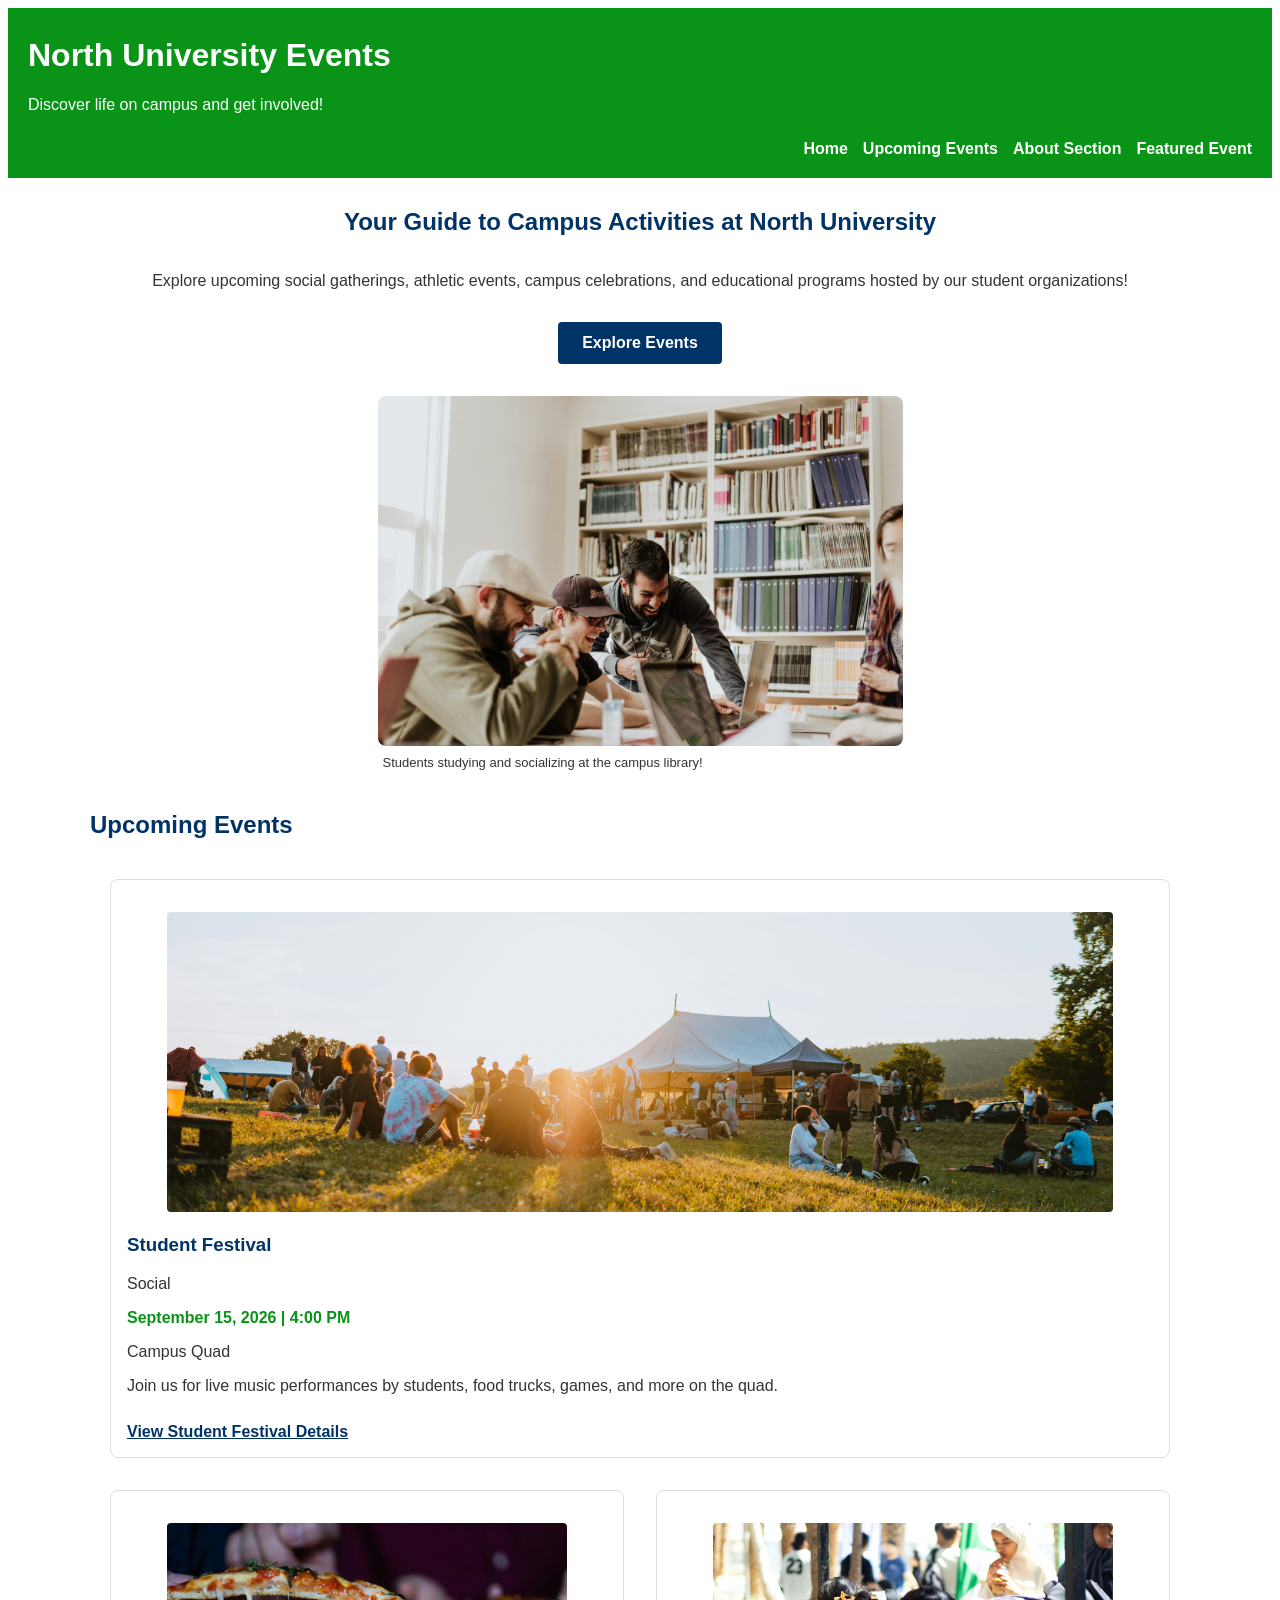
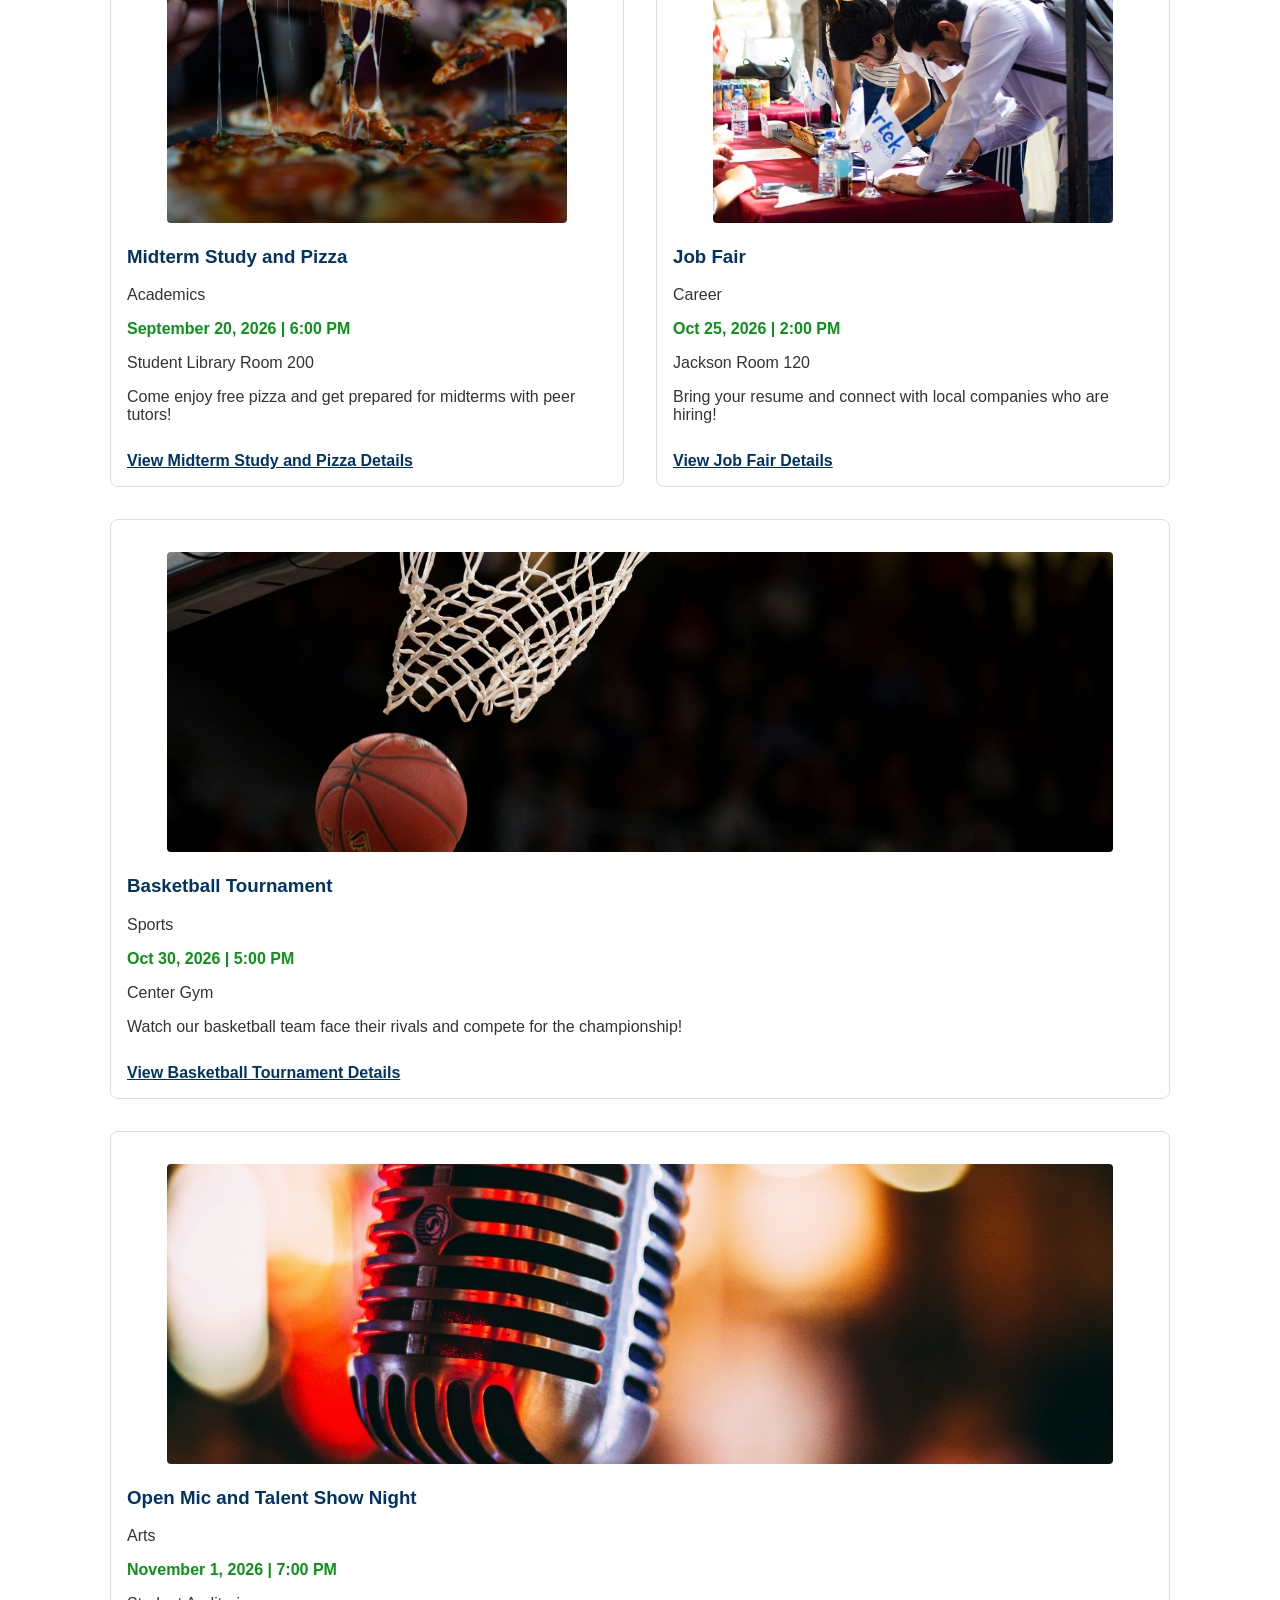
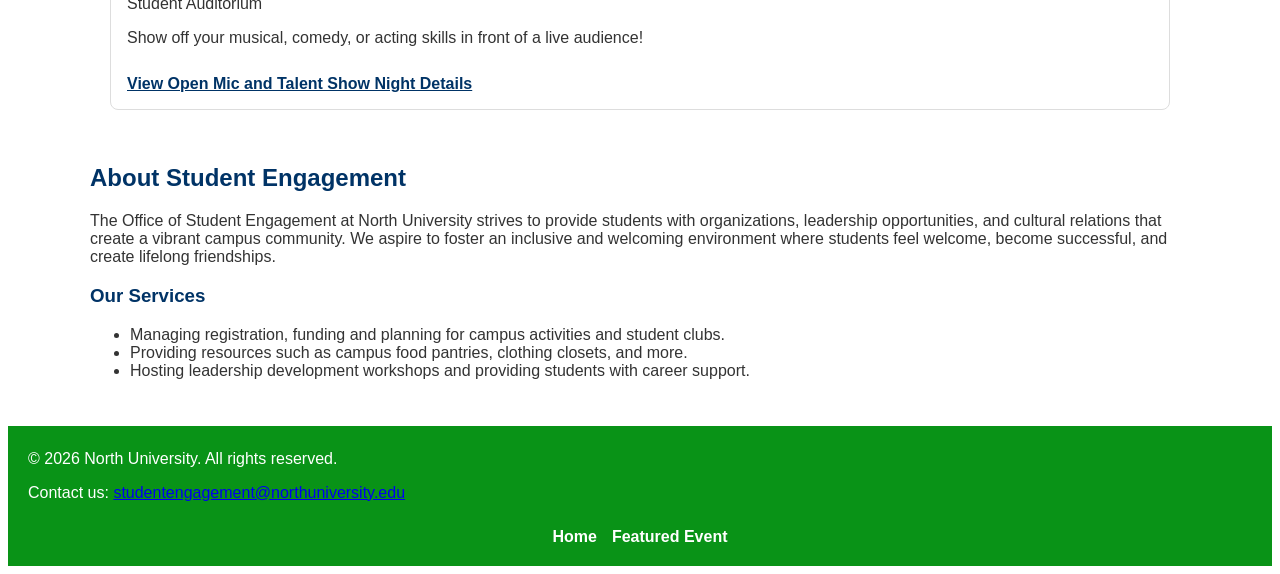
==== index.html @ 2c6c190b "Initial working Campus Event Guide site" ====
<!DOCTYPE html>
<!--
  Name: Mu'aaz Khan
  Date: 09.16.2026
  CSC 372-01

  This is the index.html page for assignment-2. It is the homepage for the North University Events website. 
  It contains a header with a title and navigation menu, a hero section with an image and button, 
  a section for upcoming events with event cards, and an about section describing the Office of Student Engagement. 
  The page also includes a footer with contact information and additional navigation links.
-->
<html lang="en">

<head>
    <meta charset="UTF-8">
    <meta name="viewport" content="width=device-width, initial-scale=1.0">
    <title>North University Events Home Page</title>
    <link rel="stylesheet" href="css/styles.css">
</head>

<body>

    <header>
        <h1>North University Events</h1>
        <p>Discover life on campus and get involved!</p>
        <nav>
            <ul>
                <li><a href="index.html">Home</a></li>
                <li><a href="#events">Upcoming Events</a></li>
                <li><a href="#about">About Section</a></li>
                <li><a href="event.html">Featured Event</a></li>
            </ul>
        </nav>
    </header>

    <main>
        <section id="hero">
            <h2>Your Guide to Campus Activities at North University</h2>
            <p>Explore upcoming social gatherings, athletic events, campus celebrations, and educational programs hosted
                by our student organizations!</p>
            <a href="#events" class="button">Explore Events</a>
            <figure>
                <img id="hero-image" src="images/hero.jpg"
                    alt="Group of North University students sitting together on campus with laptops and laughing">
                <figcaption>Students studying and socializing at the campus library!</figcaption>
            </figure>
        </section>

        <section id="events">
            <h2>Upcoming Events</h2>

            <div id="upcoming-events-grid">
                <article class="card card-wide">
                    <figure>
                        <img src="images/festival.jpg"
                            alt="A group of people sitting on a grassy quad with a stage and tents in the background">
                    </figure>
                    <h3>Student Festival</h3>
                    <p>Social</p>
                    <p><time datetime="2026-09-15T16:00">September 15, 2026 | 4:00 PM</time></p>
                    <p>Campus Quad</p>
                    <p>Join us for live music performances by students, food trucks, games, and more
                        on the quad.</p>
                    <a href="event.html" class="card-link">View Student Festival Details</a>
                </article>

                <article class="card">
                    <figure>
                        <img src="images/pizza.jpg" alt="People sharing a pizza at a study session">
                    </figure>
                    <h3>Midterm Study and Pizza</h3>
                    <p>Academics</p>
                    <p><time datetime="2026-09-20T18:00">September 20, 2026 | 6:00 PM</time></p>
                    <p>Student Library Room 200</p>
                    <p>Come enjoy free pizza and get prepared for midterms with peer tutors!</p>
                    <a href="event.html" class="card-link">View Midterm Study and Pizza Details</a>
                </article>

                <article class="card">
                    <figure>
                        <img src="images/job-fair.jpg" alt="People filling out job applications at a table">
                    </figure>
                    <h3>Job Fair</h3>
                    <p>Career</p>
                    <p><time datetime="2026-10-25T14:00">Oct 25, 2026 | 2:00 PM</time></p>
                    <p>Jackson Room 120</p>
                    <p>Bring your resume and connect with local companies who are hiring!</p>
                    <a href="event.html" class="card-link">View Job Fair Details</a>
                </article>

                <article class="card card-wide">
                    <figure>
                        <img src="images/basketball.jpg" alt="Basketball under a basketball hoop">
                    </figure>
                    <h3>Basketball Tournament</h3>
                    <p>Sports</p>
                    <p><time datetime="2026-10-30T17:00">Oct 30, 2026 | 5:00 PM</time></p>
                    <p>Center Gym</p>
                    <p>Watch our basketball team face their rivals and compete for the championship!
                    </p>
                    <a href="event.html" class="card-link">View Basketball Tournament Details</a>
                </article>

                <article class="card card-wide">
                    <figure>
                        <img src="images/mic.jpg" alt="A dark theater stage illuminating a microphone">
                    </figure>
                    <h3>Open Mic and Talent Show Night</h3>
                    <p>Arts</p>
                    <p><time datetime="2026-11-01T19:00">November 1, 2026 | 7:00 PM</time></p>
                    <p>Student Auditorium</p>
                    <p>Show off your musical, comedy, or acting skills in front of a live audience!
                    </p>
                    <a href="event.html" class="card-link">View Open Mic and Talent Show Night Details</a>
                </article>
            </div>
        </section>

        <section id="about">
            <h2>About Student Engagement</h2>
            <p>The Office of Student Engagement at North University strives to provide students with organizations,
                leadership opportunities, and cultural relations that create a vibrant campus community. We aspire to
                foster an inclusive and welcoming environment where students feel welcome, become successful, and create
                lifelong friendships.</p>

            <h3>Our Services</h3>
            <ul>
                <li>Managing registration, funding and planning for campus activities and student clubs.</li>
                <li>Providing resources such as campus food pantries, clothing closets, and more.</li>
                <li>Hosting leadership development workshops and providing students with career support.</li>
            </ul>
        </section>

    </main>

    <footer>
        <p>&copy; 2026 North University. All rights reserved.</p>
        <p>Contact us: <a href="mailto:studentengagement@northuniversity.edu">studentengagement@northuniversity.edu</a>
        </p>
        <nav>
            <ul>
                <li><a href="index.html">Home</a></li>
                <li><a href="event.html">Featured Event</a></li>
            </ul>
        </nav>
    </footer>

</body>

</html>
---- css/styles.css ----
/*
  Name: Mu'aaz Khan
  Date: 09.16.2026
  CSC 372-01

  This is the styles.css file for Assignment 2. It contains all required styles for the website.
*/

body {
    font-family: Arial, sans-serif;
    font-size: 16px;
    color: #333;
}

header,
footer {
    background-color: #099317;
    color: #ffffff;
    padding: 8px 20px 20px 20px;
}

h2,
h3 {
    color: #003366;
}

time {
    color: #099317;
    font-weight: bold;
}

figcaption {
    padding: 5px;
    text-align: left;
    font-size: 13px;
}

header nav a,
footer nav a {
    color: #ffffff;
    text-decoration: none;
    font-weight: bold;
}

header nav ul {
    display: flex;
    flex-wrap: wrap;
    gap: 15px;
    justify-content: flex-end;
    list-style: none;
    margin: 0;
    padding: 10px 0px 0px 0px;
}

footer nav ul {
    display: flex;
    flex-wrap: wrap;
    gap: 15px;
    justify-content: center;
    list-style: none;
    margin: 0;
    padding: 10px 0px 0px 0px;
}

footer p {
    overflow-wrap: break-word;
}

.button {
    background-color: #003366;
    color: #ffffff;
    border-radius: 4px;
    font-weight: bold;
    text-decoration: none;
    display: inline-block;
    padding: 0.75rem 1.5rem;
    margin: 1rem;
    text-align: center;
}

.card {
    border: 1px solid #ddd;
    border-radius: 8px;
    padding: 1rem;
    background-color: #ffffff;
    grid-column: span 1;
}

.card-wide {
    grid-column: span 2;
}

.card img {
    width: 100%;
    height: 300px;
    object-fit: cover;
    border-radius: 4px;
}

.card figure {
    margin-bottom: 0.75rem;
}

.card-link {
    display: inline-block;
    margin-top: 0.75rem;
    color: #003366;
    font-weight: bold;
}

#sidebar-list {
    list-style: none;
    margin: 0 0 1rem 0;
    padding: 0;
}

#sidebar-list li {
    margin-bottom: 0.5rem;
}

.card-compact {
    flex: 1 1 250px;
    max-width: 300px;
}

.card-compact img {
    width: 100%;
    height: 150px;
    object-fit: cover;
    border-radius: 4px;
}

.button:hover,
.button:focus {
    background-color: #002244;
}

.card-link:hover,
.card-link:focus {
    color: #099317;
    text-decoration: underline;
}

header nav a:hover,
header nav a:focus,
footer nav a:hover,
footer nav a:focus {
    text-decoration: underline;
}

#hero {
    display: flex;
    flex-direction: column;
    align-items: center;
    justify-content: center;
    text-align: center;
    margin: 10px;
}

#upcoming-events-grid {
    display: grid;
    grid-template-columns: 1fr 1fr;
    gap: 32px;
    padding: 20px;
}

#about, #events{
    max-width: 1100px;
    margin: 1rem auto;
    padding: 0px 14px 14px 14px;
}


#event-intro {
    max-width: 1100px;
    margin: 2rem auto;
    padding: 5px 20px 0px 20px;
    text-align: center;
}

#hero-image,
#event-hero-image {
    width: 100%;
    height: 350px;
    max-height: 400px;
    object-fit: cover;
    border-radius: 8px;
}

#event-layout {
    display: grid;
    grid-template-columns: 2fr 1fr;
    gap: 2rem;
    max-width: 1100px;
    margin: 2rem auto;
    padding: 0px 14px;
}

#event-sidebar {
    background-color: #ffffff;
    border: 1px solid #ddd;
    border-radius: 8px;
    padding: 1rem;
    height: fit-content;
    text-align: center;
}

#related-events {
    max-width: 1100px;
    margin: 2rem auto;
    padding: 0px 14px 2rem 14px;
}

#related-events-list {
    display: flex;
    flex-wrap: wrap;
    gap: 1.5rem;
}

@media (max-width: 768px) {

    header nav ul {
        justify-content: center;
    }

    .card-wide {
        grid-column: span 1;
    }

    #event-layout {
        grid-template-columns: 1fr;
    }

    #upcoming-events-grid {
        grid-template-columns: 1fr;
    }

}

@media (max-width: 480px) {
    header {
        padding: 8px 12px 16px 12px;
    }

    .button {
        display: block;
        width: fit-content;
        text-align: center;
        margin: 0 auto;
    }

    .card img {
        height: 160px;
    }

    #hero {
        margin: 5px;
    }

}
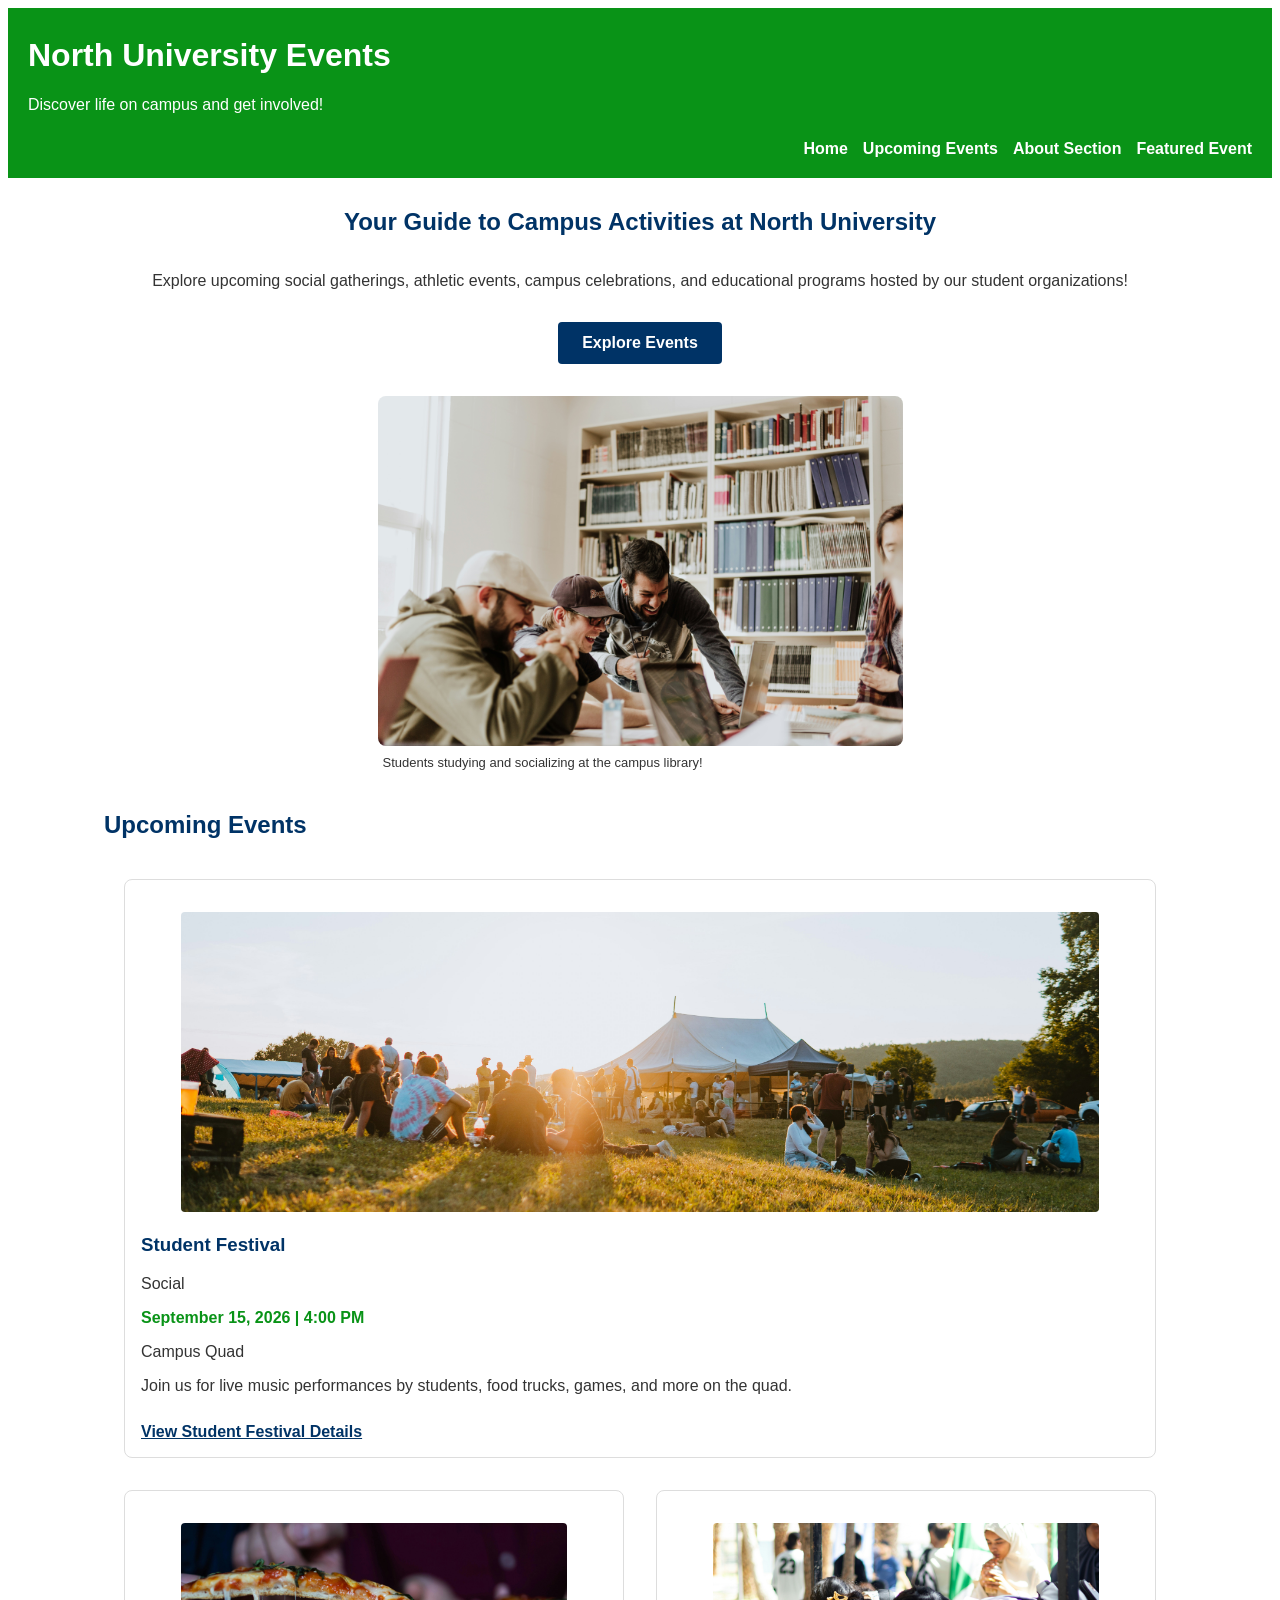
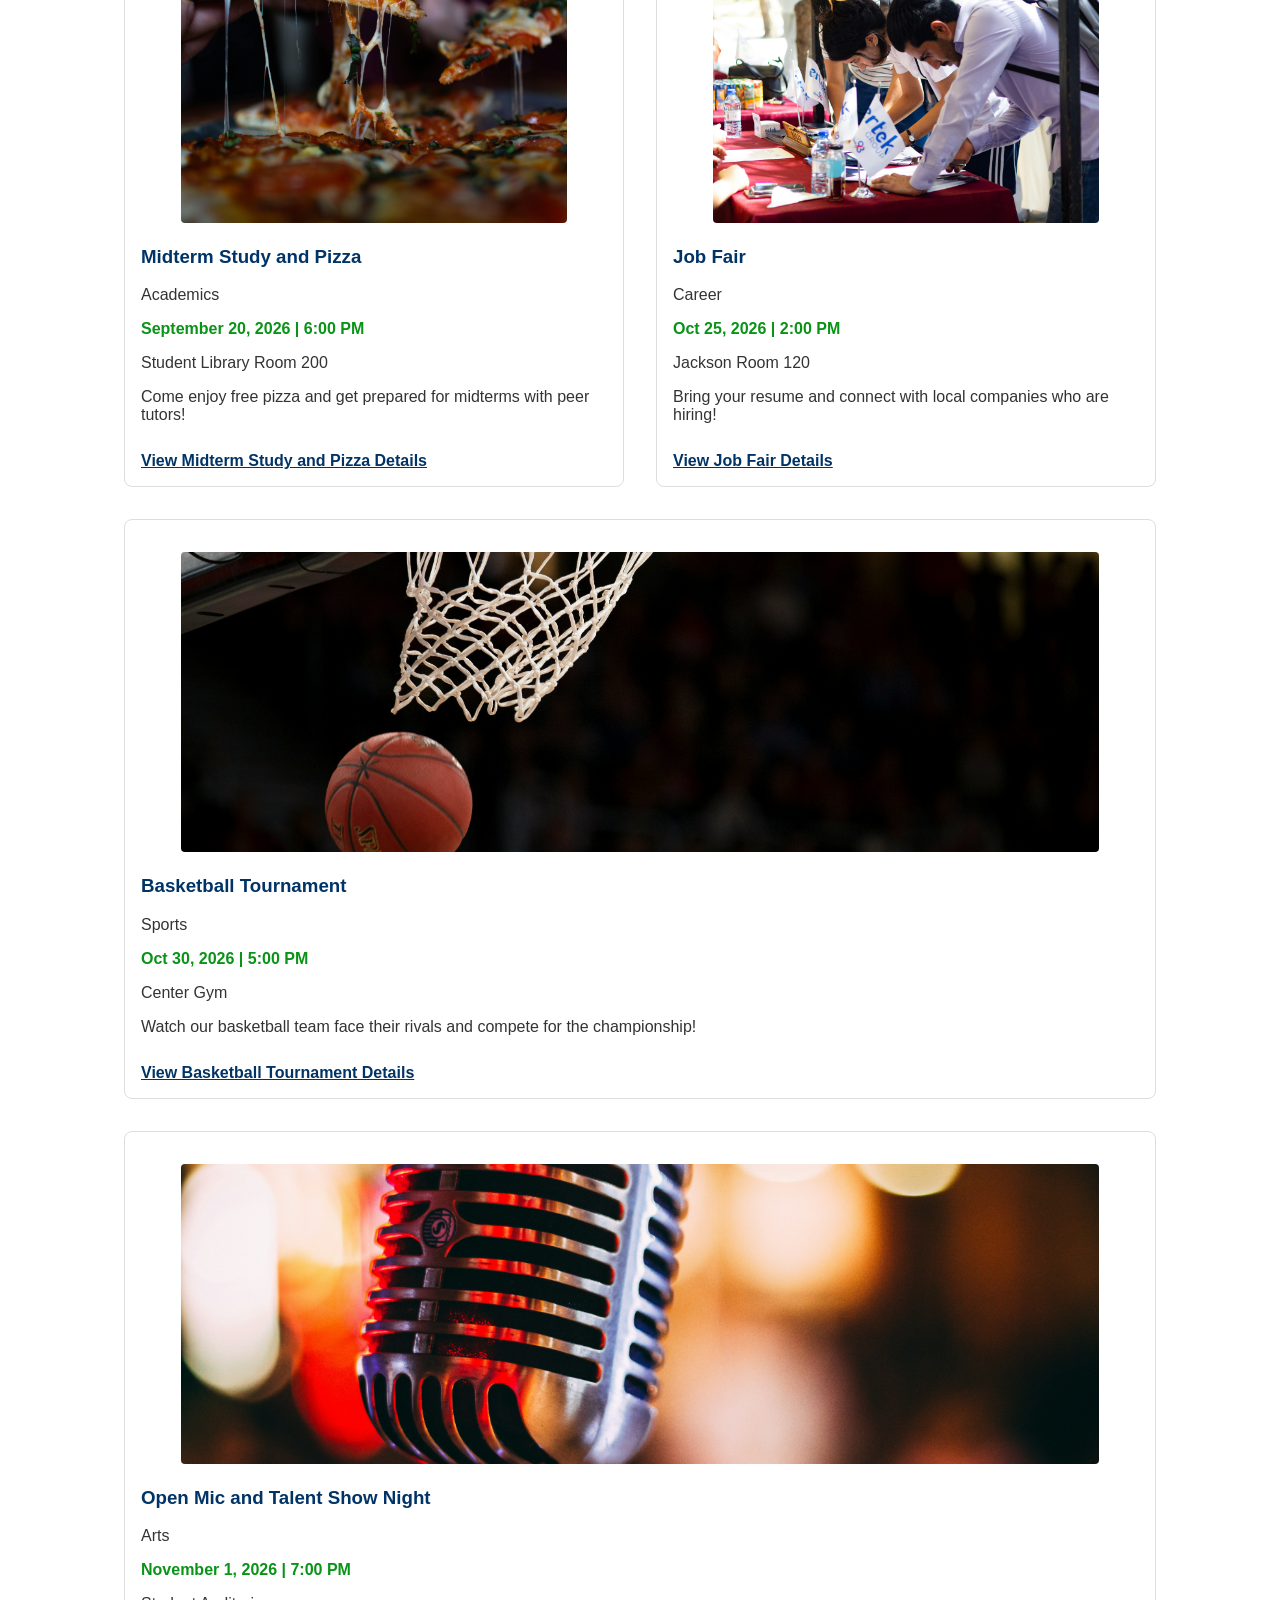
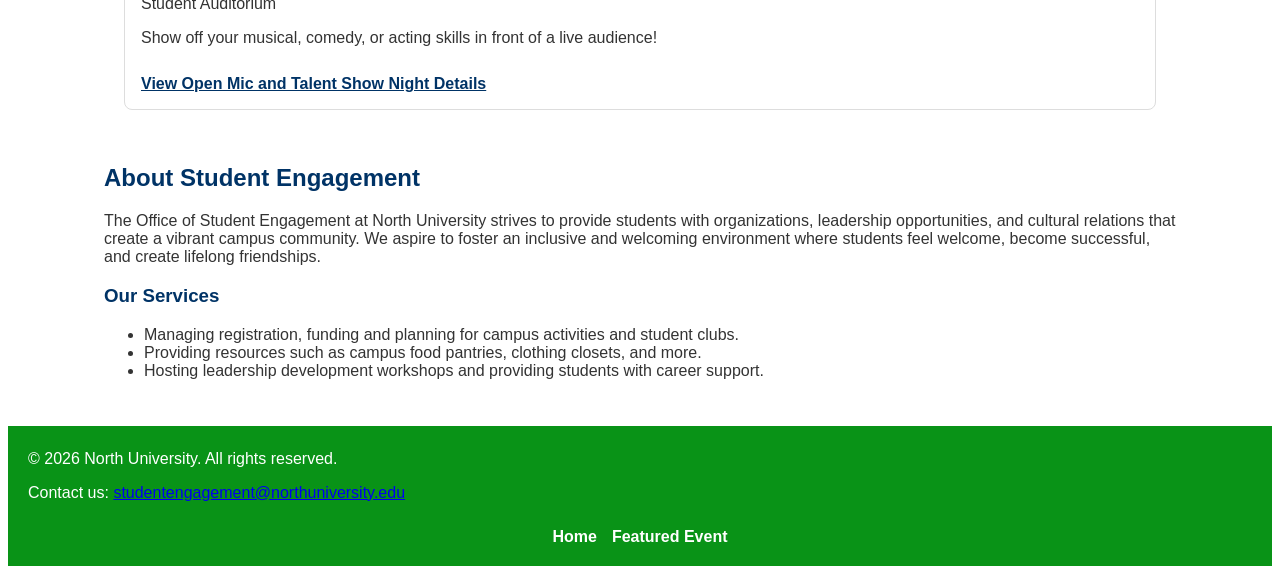
==== commit a2e96563: "Update styles.css order to align with Code Quality Guide" ====
--- a/index.html
+++ b/index.html
@@ -4,7 +4,7 @@
   Date: 09.16.2026
   CSC 372-01
 
-  This is the index.html page for assignment-2. It is the homepage for the North University Events website. 
+  This is the index.html page for assignment 2. It is the homepage for the North University Events website. 
   It contains a header with a title and navigation menu, a hero section with an image and button, 
   a section for upcoming events with event cards, and an about section describing the Office of Student Engagement. 
   The page also includes a footer with contact information and additional navigation links.
--- a/css/styles.css
+++ b/css/styles.css
@@ -3,8 +3,12 @@
   Date: 09.16.2026
   CSC 372-01
 
-  This is the styles.css file for Assignment 2. It contains all required styles for the website.
+  This is the styles.css file for assignment 2. It contains all required styles for the website.
 */
+
+* {
+    box-sizing: border-box;
+}
 
 body {
     font-family: Arial, sans-serif;
@@ -52,6 +56,13 @@
     padding: 10px 0px 0px 0px;
 }
 
+header nav a:hover,
+header nav a:focus,
+footer nav a:hover,
+footer nav a:focus {
+    text-decoration: underline;
+}
+
 footer nav ul {
     display: flex;
     flex-wrap: wrap;
@@ -78,6 +89,11 @@
     text-align: center;
 }
 
+.button:hover,
+.button:focus {
+    background-color: #002244;
+}
+
 .card {
     border: 1px solid #ddd;
     border-radius: 8px;
@@ -108,16 +124,6 @@
     font-weight: bold;
 }
 
-#sidebar-list {
-    list-style: none;
-    margin: 0 0 1rem 0;
-    padding: 0;
-}
-
-#sidebar-list li {
-    margin-bottom: 0.5rem;
-}
-
 .card-compact {
     flex: 1 1 250px;
     max-width: 300px;
@@ -130,24 +136,12 @@
     border-radius: 4px;
 }
 
-.button:hover,
-.button:focus {
-    background-color: #002244;
-}
-
 .card-link:hover,
 .card-link:focus {
     color: #099317;
     text-decoration: underline;
 }
 
-header nav a:hover,
-header nav a:focus,
-footer nav a:hover,
-footer nav a:focus {
-    text-decoration: underline;
-}
-
 #hero {
     display: flex;
     flex-direction: column;
@@ -155,6 +149,16 @@
     justify-content: center;
     text-align: center;
     margin: 10px;
+}
+
+#sidebar-list {
+    list-style: none;
+    margin: 0 0 1rem 0;
+    padding: 0;
+}
+
+#sidebar-list li {
+    margin-bottom: 0.5rem;
 }
 
 #upcoming-events-grid {
@@ -182,7 +186,6 @@
 #event-hero-image {
     width: 100%;
     height: 350px;
-    max-height: 400px;
     object-fit: cover;
     border-radius: 8px;
 }
@@ -215,6 +218,7 @@
     display: flex;
     flex-wrap: wrap;
     gap: 1.5rem;
+    justify-content: center;
 }
 
 @media (max-width: 768px) {
